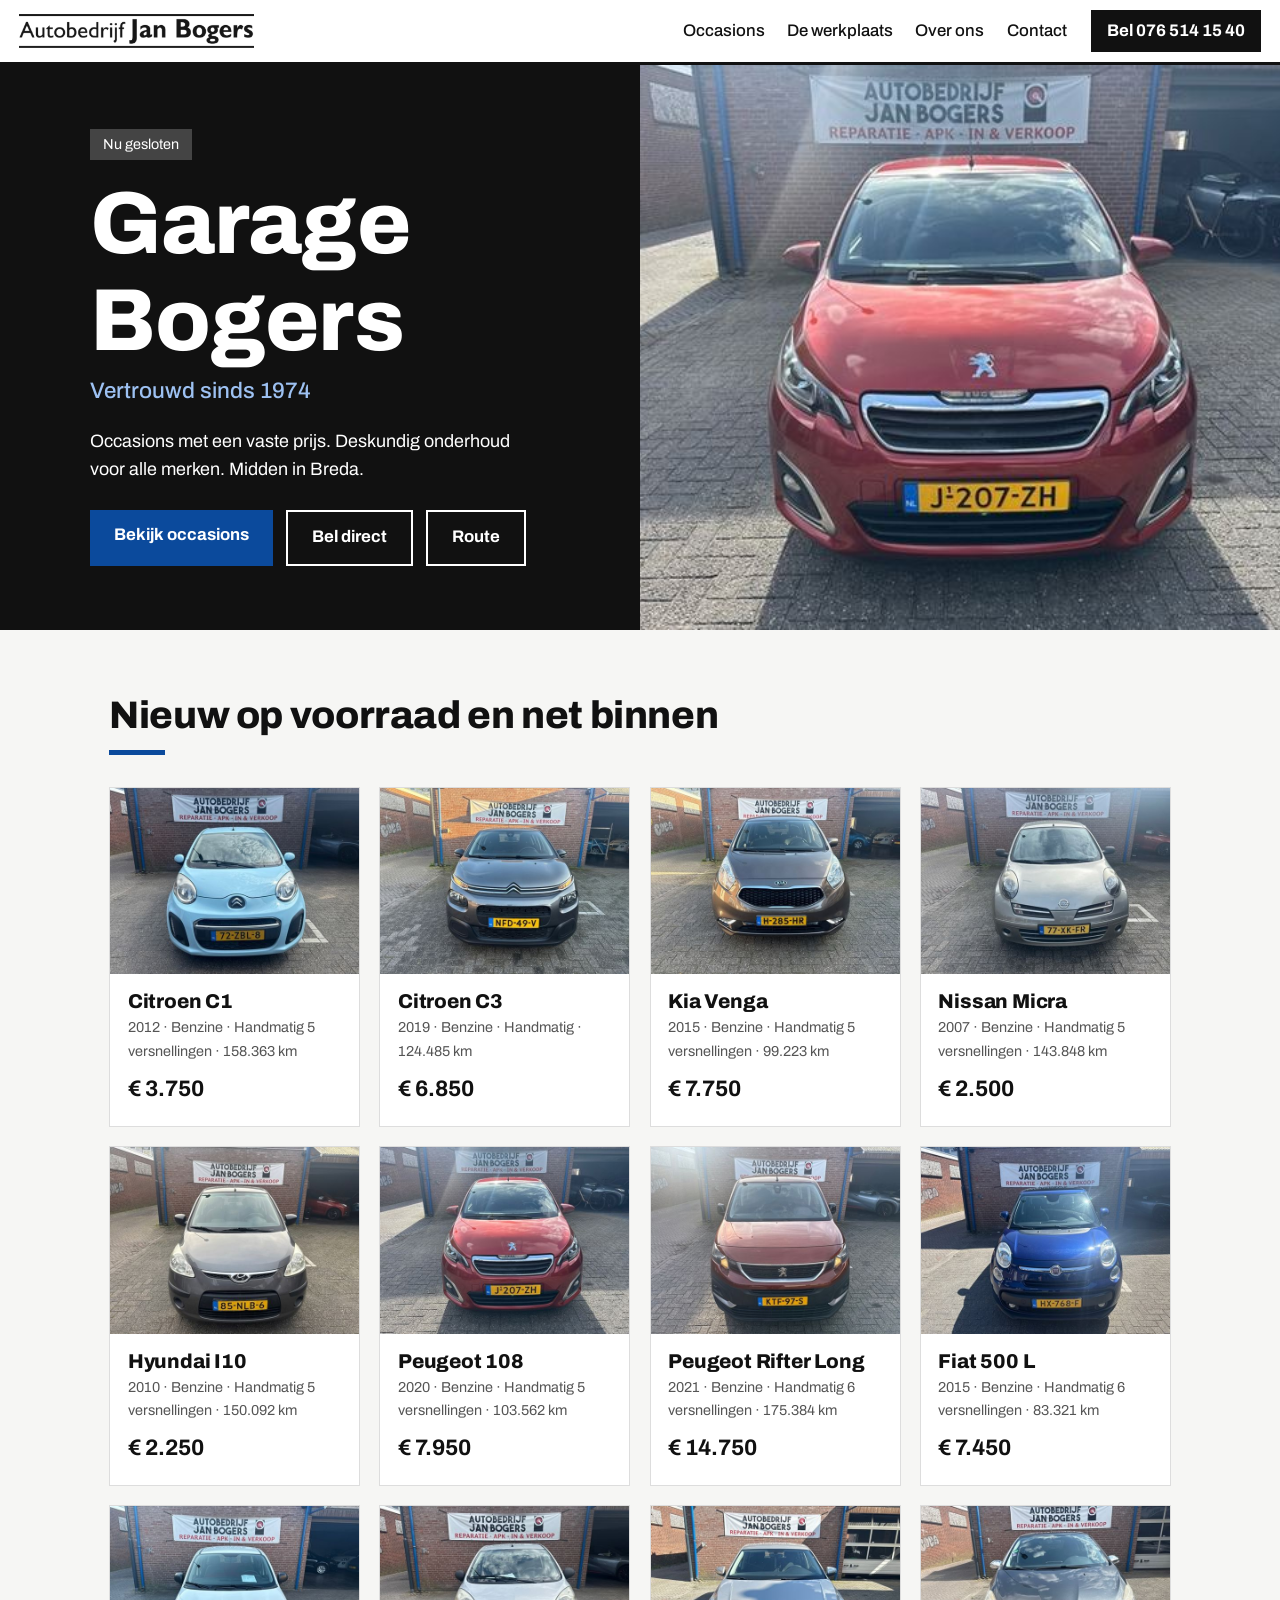
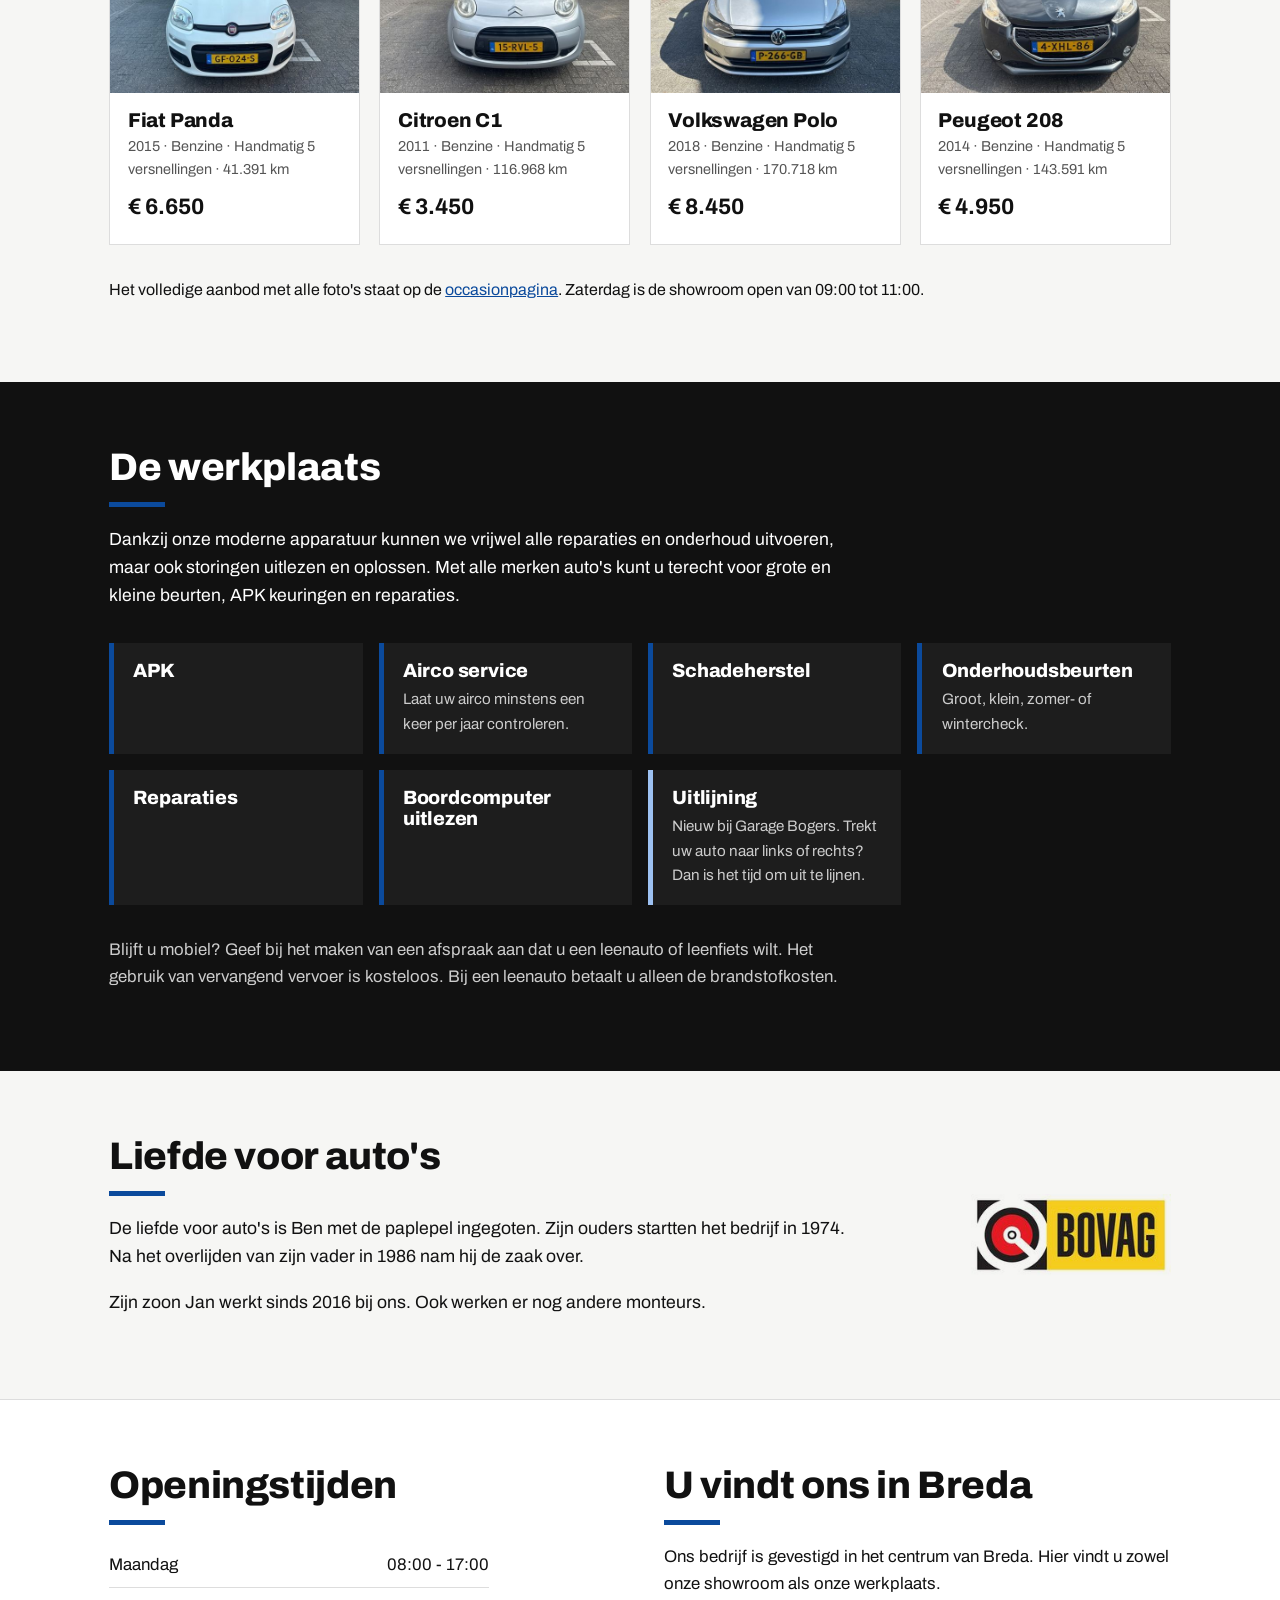
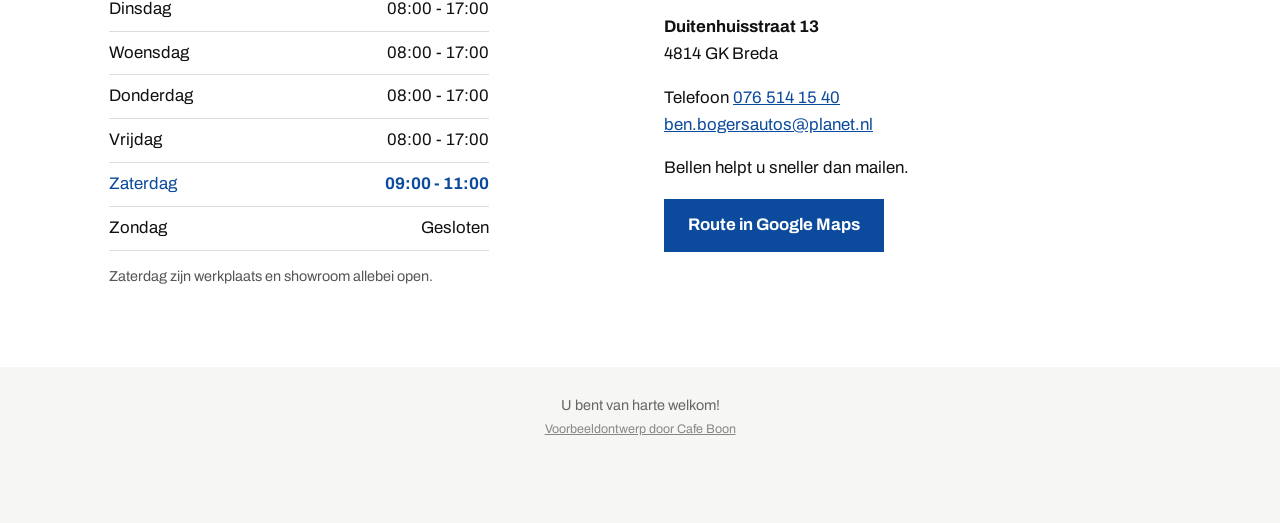
==== index.html @ 7949fc88 "Voorbeeldwebsite" ====
<!doctype html>
<html lang="nl">
<head>
<meta charset="utf-8">
<meta name="viewport" content="width=device-width, initial-scale=1">
<meta name="robots" content="noindex">
<title>Garage Bogers - Occasions, onderhoud en uitlijning in Breda</title>
<meta name="description" content="Garage Bogers aan de Duitenhuisstraat 13 in het centrum van Breda. Vertrouwd sinds 1974. Occasions met een vaste prijs, APK, onderhoud en uitlijning.">
<meta property="og:title" content="Garage Bogers, Breda. Vertrouwd sinds 1974">
<meta property="og:description" content="Occasions met een vaste prijs, deskundig onderhoud en professionele uitlijning.">
<meta property="og:image" content="images/occ/5.jpg">
<link rel="icon" type="image/png" href="images/favicon.png">
<link rel="preconnect" href="https://fonts.googleapis.com">
<link rel="preconnect" href="https://fonts.gstatic.com" crossorigin>
<link href="https://fonts.googleapis.com/css2?family=Archivo:wght@400;500;700;800&display=swap" rel="stylesheet">
<link rel="stylesheet" href="style.css">
</head>
<body>
<header class="top">
  <a class="brand" href="#"><img src="images/logo.png" alt="Autobedrijf Jan Bogers"></a>
  <nav>
    <a href="#occasions">Occasions</a>
    <a href="#werkplaats">De werkplaats</a>
    <a href="#familie">Over ons</a>
    <a href="#contact">Contact</a>
  </nav>
  <a class="call" href="tel:+31765141540">Bel 076 514 15 40</a>
</header>

<section class="hero">
  <div class="hero-in">
    <p class="tag" id="status"></p>
    <h1>Garage Bogers</h1>
    <p class="since">Vertrouwd sinds 1974</p>
    <p class="claim">Occasions met een vaste prijs. Deskundig onderhoud voor alle merken. Midden in Breda.</p>
    <div class="actions">
      <a class="btn" href="#occasions">Bekijk occasions</a>
      <a class="btn ghost" href="tel:+31765141540">Bel direct</a>
      <a class="btn ghost" href="https://www.google.com/maps/dir/?api=1&destination=Duitenhuisstraat+13+4814+GK+Breda">Route</a>
    </div>
  </div>
  <img class="hero-img" src="images/occ/5.jpg" alt="Occasion voor de garage aan de Duitenhuisstraat">
</section>

<section id="occasions" class="wrap">
  <h2>Nieuw op voorraad en net binnen</h2>
  <div class="cars">
    <article><img src="images/occ/0.jpg" alt="Citroen C1 2012" loading="lazy"><div><h3>Citroen C1</h3><p>2012 &middot; Benzine &middot; Handmatig 5 versnellingen &middot; 158.363 km</p><b>&euro; 3.750</b></div></article>
    <article><img src="images/occ/1.jpg" alt="Citroen C3 2019" loading="lazy"><div><h3>Citroen C3</h3><p>2019 &middot; Benzine &middot; Handmatig &middot; 124.485 km</p><b>&euro; 6.850</b></div></article>
    <article><img src="images/occ/2.jpg" alt="Kia Venga 2015" loading="lazy"><div><h3>Kia Venga</h3><p>2015 &middot; Benzine &middot; Handmatig 5 versnellingen &middot; 99.223 km</p><b>&euro; 7.750</b></div></article>
    <article><img src="images/occ/3.jpg" alt="Nissan Micra 2007" loading="lazy"><div><h3>Nissan Micra</h3><p>2007 &middot; Benzine &middot; Handmatig 5 versnellingen &middot; 143.848 km</p><b>&euro; 2.500</b></div></article>
    <article><img src="images/occ/4.jpg" alt="Hyundai I10 2010" loading="lazy"><div><h3>Hyundai I10</h3><p>2010 &middot; Benzine &middot; Handmatig 5 versnellingen &middot; 150.092 km</p><b>&euro; 2.250</b></div></article>
    <article><img src="images/occ/5.jpg" alt="Peugeot 108 2020" loading="lazy"><div><h3>Peugeot 108</h3><p>2020 &middot; Benzine &middot; Handmatig 5 versnellingen &middot; 103.562 km</p><b>&euro; 7.950</b></div></article>
    <article><img src="images/occ/6.jpg" alt="Peugeot Rifter Long 2021" loading="lazy"><div><h3>Peugeot Rifter Long</h3><p>2021 &middot; Benzine &middot; Handmatig 6 versnellingen &middot; 175.384 km</p><b>&euro; 14.750</b></div></article>
    <article><img src="images/occ/7.jpg" alt="Fiat 500 L 2015" loading="lazy"><div><h3>Fiat 500 L</h3><p>2015 &middot; Benzine &middot; Handmatig 6 versnellingen &middot; 83.321 km</p><b>&euro; 7.450</b></div></article>
    <article><img src="images/occ/8.jpg" alt="Fiat Panda 2015" loading="lazy"><div><h3>Fiat Panda</h3><p>2015 &middot; Benzine &middot; Handmatig 5 versnellingen &middot; 41.391 km</p><b>&euro; 6.650</b></div></article>
    <article><img src="images/occ/9.jpg" alt="Citroen C1 2011" loading="lazy"><div><h3>Citroen C1</h3><p>2011 &middot; Benzine &middot; Handmatig 5 versnellingen &middot; 116.968 km</p><b>&euro; 3.450</b></div></article>
    <article><img src="images/occ/10.jpg" alt="Volkswagen Polo 2018" loading="lazy"><div><h3>Volkswagen Polo</h3><p>2018 &middot; Benzine &middot; Handmatig 5 versnellingen &middot; 170.718 km</p><b>&euro; 8.450</b></div></article>
    <article><img src="images/occ/11.jpg" alt="Peugeot 208 2014" loading="lazy"><div><h3>Peugeot 208</h3><p>2014 &middot; Benzine &middot; Handmatig 5 versnellingen &middot; 143.591 km</p><b>&euro; 4.950</b></div></article>
  </div>
  <p class="note">Het volledige aanbod met alle foto's staat op de <a href="https://garagebogers.nl/occasions/">occasionpagina</a>. Zaterdag is de showroom open van 09:00 tot 11:00.</p>
</section>

<section id="werkplaats" class="band">
  <div class="wrap">
    <h2>De werkplaats</h2>
    <p class="lead">Dankzij onze moderne apparatuur kunnen we vrijwel alle reparaties en onderhoud uitvoeren, maar ook storingen uitlezen en oplossen. Met alle merken auto's kunt u terecht voor grote en kleine beurten, APK keuringen en reparaties.</p>
    <div class="cards">
      <article><h3>APK</h3></article>
      <article><h3>Airco service</h3><p>Laat uw airco minstens een keer per jaar controleren.</p></article>
      <article><h3>Schadeherstel</h3></article>
      <article><h3>Onderhoudsbeurten</h3><p>Groot, klein, zomer- of wintercheck.</p></article>
      <article><h3>Reparaties</h3></article>
      <article><h3>Boordcomputer uitlezen</h3></article>
      <article class="new"><h3>Uitlijning</h3><p>Nieuw bij Garage Bogers. Trekt uw auto naar links of rechts? Dan is het tijd om uit te lijnen.</p></article>
    </div>
    <p class="also">Blijft u mobiel? Geef bij het maken van een afspraak aan dat u een leenauto of leenfiets wilt. Het gebruik van vervangend vervoer is kosteloos. Bij een leenauto betaalt u alleen de brandstofkosten.</p>
  </div>
</section>

<section id="familie" class="wrap family">
  <div>
    <h2>Liefde voor auto's</h2>
    <p class="lead">De liefde voor auto's is Ben met de paplepel ingegoten. Zijn ouders startten het bedrijf in 1974. Na het overlijden van zijn vader in 1986 nam hij de zaak over.</p>
    <p class="lead">Zijn zoon Jan werkt sinds 2016 bij ons. Ook werken er nog andere monteurs.</p>
  </div>
  <img class="bovag" src="images/bovag.jpg" alt="BOVAG">
</section>

<section id="contact" class="visit">
  <div class="wrap two">
    <div>
      <h2>Openingstijden</h2>
      <table>
        <tr data-d="1"><th>Maandag</th><td>08:00 - 17:00</td></tr>
        <tr data-d="2"><th>Dinsdag</th><td>08:00 - 17:00</td></tr>
        <tr data-d="3"><th>Woensdag</th><td>08:00 - 17:00</td></tr>
        <tr data-d="4"><th>Donderdag</th><td>08:00 - 17:00</td></tr>
        <tr data-d="5"><th>Vrijdag</th><td>08:00 - 17:00</td></tr>
        <tr data-d="6"><th>Zaterdag</th><td>09:00 - 11:00</td></tr>
        <tr data-d="0"><th>Zondag</th><td>Gesloten</td></tr>
      </table>
      <p class="small">Zaterdag zijn werkplaats en showroom allebei open.</p>
    </div>
    <div>
      <h2>U vindt ons in Breda</h2>
      <p>Ons bedrijf is gevestigd in het centrum van Breda. Hier vindt u zowel onze showroom als onze werkplaats.</p>
      <p><b>Duitenhuisstraat 13</b><br>4814 GK Breda</p>
      <p>Telefoon <a href="tel:+31765141540">076 514 15 40</a><br><a href="mailto:ben.bogersautos@planet.nl">ben.bogersautos@planet.nl</a></p>
      <p>Bellen helpt u sneller dan mailen.</p>
      <p><a class="btn" href="https://www.google.com/maps/dir/?api=1&destination=Duitenhuisstraat+13+4814+GK+Breda">Route in Google Maps</a></p>
    </div>
  </div>
</section>

<footer>
  <p>U bent van harte welkom!</p>
  <p class="credit"><a href="https://cafeboon.com">Voorbeeldontwerp door Cafe Boon</a></p>
</footer>
<a class="fab" href="tel:+31765141540">Bel</a>
<script>
(function(){
  var n=new Date(),d=n.getDay(),m=n.getHours()+n.getMinutes()/60,el=document.getElementById('status');
  var r=document.querySelector('tr[data-d="'+d+'"]');if(r)r.className='today';
  if(d>=1&&d<=5&&m>=8&&m<17){el.textContent='Nu geopend tot 17:00';el.className='tag yes'}
  else if(d==6&&m>=9&&m<11){el.textContent='Nu geopend tot 11:00';el.className='tag yes'}
  else{el.textContent='Nu gesloten'}
})();
</script>
</body>
</html>
---- style.css ----
:root{--ink:#111;--blue:#0b4a9c;--bg:#f6f6f4;--line:#ddd}
*{box-sizing:border-box}
body{margin:0;font-family:"Archivo",sans-serif;color:var(--ink);background:var(--bg);line-height:1.6;font-size:1.05rem}
h1,h2,h3{font-weight:800;line-height:1.1;margin:0 0 .5em;letter-spacing:-.01em}
h2{font-size:clamp(1.7rem,4vw,2.4rem)}
h2:after{content:"";display:block;width:56px;height:5px;background:var(--blue);margin-top:.35em}
a{color:var(--blue)}
.top{display:flex;align-items:center;gap:1.5rem;padding:.6rem 1.2rem;background:#fff;border-bottom:3px solid var(--ink);position:sticky;top:0;z-index:5}
.brand img{height:34px;display:block}
.top nav{margin-left:auto;display:flex;gap:1.4rem}.top nav a{color:var(--ink);text-decoration:none;font-weight:500}
.call{background:var(--ink);color:#fff;text-decoration:none;padding:.5rem 1rem;font-weight:700;white-space:nowrap}
.hero{display:grid;grid-template-columns:1fr 1fr;background:var(--ink);color:#fff;min-height:480px}
.hero-in{padding:4rem 2rem 4rem max(1.2rem,calc((100vw - 1100px)/2));align-self:center}
.hero h1{font-size:clamp(3rem,8vw,5.5rem);margin:0}
.since{font-size:1.4rem;font-weight:500;color:#9dc1f2;margin:.2rem 0 1rem}
.claim{max-width:440px;font-size:1.12rem}
.hero-img{width:100%;height:100%;object-fit:cover;display:block}
.tag{display:inline-block;background:#444;padding:.25rem .8rem;font-size:.9rem;margin:0 0 1rem}.tag.yes{background:#2e7d32}
.actions{display:flex;gap:.8rem;flex-wrap:wrap;margin-top:1.6rem}
.btn{display:inline-block;background:var(--blue);color:#fff;padding:.8rem 1.5rem;text-decoration:none;font-weight:700}
.btn.ghost{background:transparent;border:2px solid #fff}
.wrap{max-width:1100px;margin:0 auto;padding:4rem 1.2rem}
.lead{max-width:740px;font-size:1.1rem}
.cars{display:grid;grid-template-columns:repeat(auto-fill,minmax(250px,1fr));gap:1.2rem;margin:2rem 0}
.cars article{background:#fff;border:1px solid var(--line)}
.cars img{width:100%;aspect-ratio:4/3;object-fit:cover;display:block}
.cars div{padding:1rem 1.1rem 1.2rem}
.cars h3{font-size:1.25rem;margin:0 0 .2em}.cars p{margin:0;font-size:.9rem;color:#555}
.cars b{display:block;margin-top:.5rem;font-size:1.4rem}
.note{font-size:1rem}
.band{background:var(--ink);color:#fff}.band a{color:#9dc1f2}
.cards{display:grid;grid-template-columns:repeat(auto-fill,minmax(230px,1fr));gap:1rem;margin:2rem 0}
.cards article{background:#1d1d1d;border-left:5px solid var(--blue);padding:1.1rem 1.2rem}
.cards article.new{border-left-color:#9dc1f2}
.cards h3{font-size:1.2rem;margin:0}.cards p{margin:.4em 0 0;font-size:.95rem;color:#ccc}
.also{color:#ccc;max-width:740px}
.family{display:grid;grid-template-columns:1fr 200px;gap:3rem;align-items:center}
.bovag{width:100%;mix-blend-mode:multiply}
.visit{background:#fff;border-top:1px solid var(--line)}
.two{display:grid;grid-template-columns:1fr 1fr;gap:3rem}
table{border-collapse:collapse;width:100%;max-width:380px}
th{text-align:left;font-weight:400}td{text-align:right}
th,td{padding:.5rem 0;border-bottom:1px solid var(--line)}
tr.today{font-weight:700;color:var(--blue)}
.small{font-size:.9rem;color:#555}
footer{text-align:center;padding:1.5rem 1rem 5rem;font-size:.9rem;color:#666}
footer p{margin:.2rem}.credit{font-size:.78rem}.credit a{color:#888}
.fab{display:none}
@media(max-width:760px){
.top nav,.call{display:none}
.hero{grid-template-columns:1fr;min-height:0}.hero-in{padding:2.5rem 1.2rem}.hero-img{height:260px;order:-1}
.two,.family{grid-template-columns:1fr;gap:2rem}.bovag{max-width:160px}
.fab{display:block;position:fixed;right:1rem;bottom:1rem;background:var(--blue);color:#fff;text-decoration:none;font-weight:700;padding:.9rem 1.5rem;border-radius:999px;box-shadow:0 4px 12px rgba(0,0,0,.3);z-index:9}}
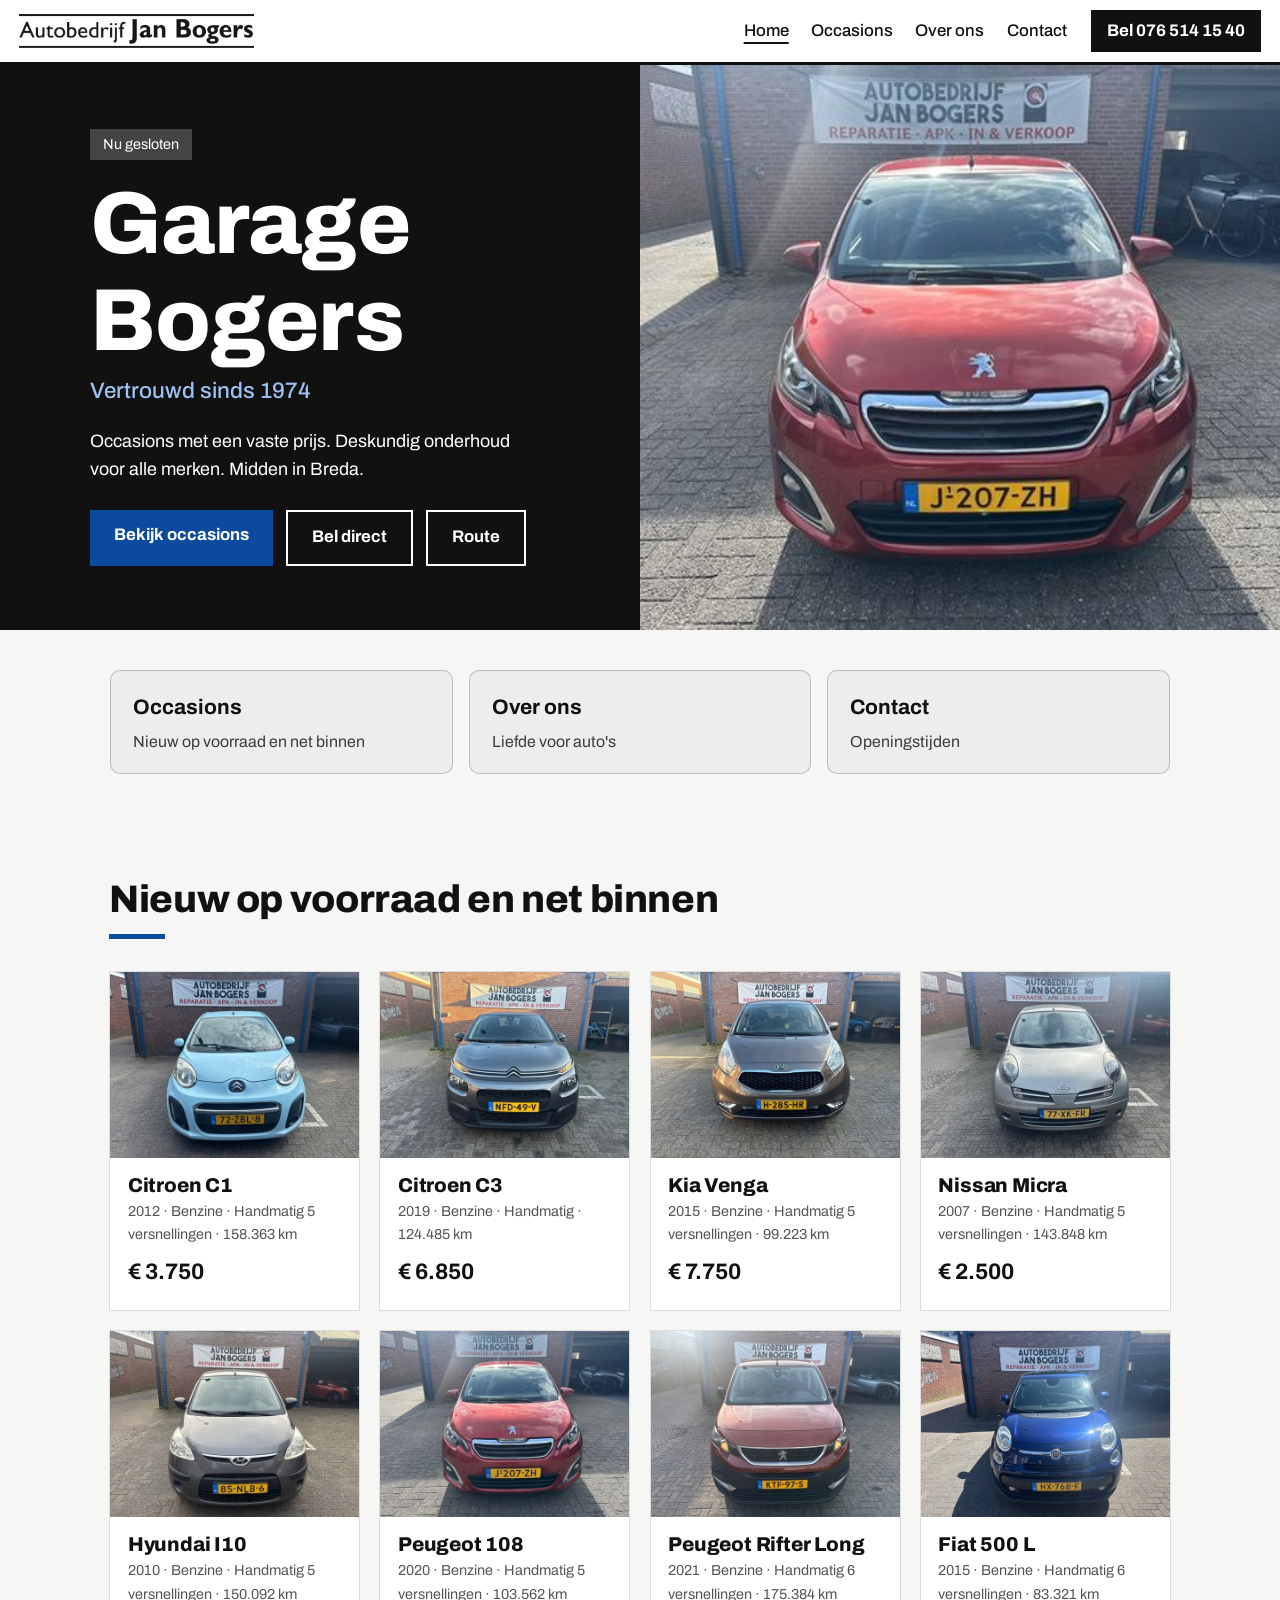
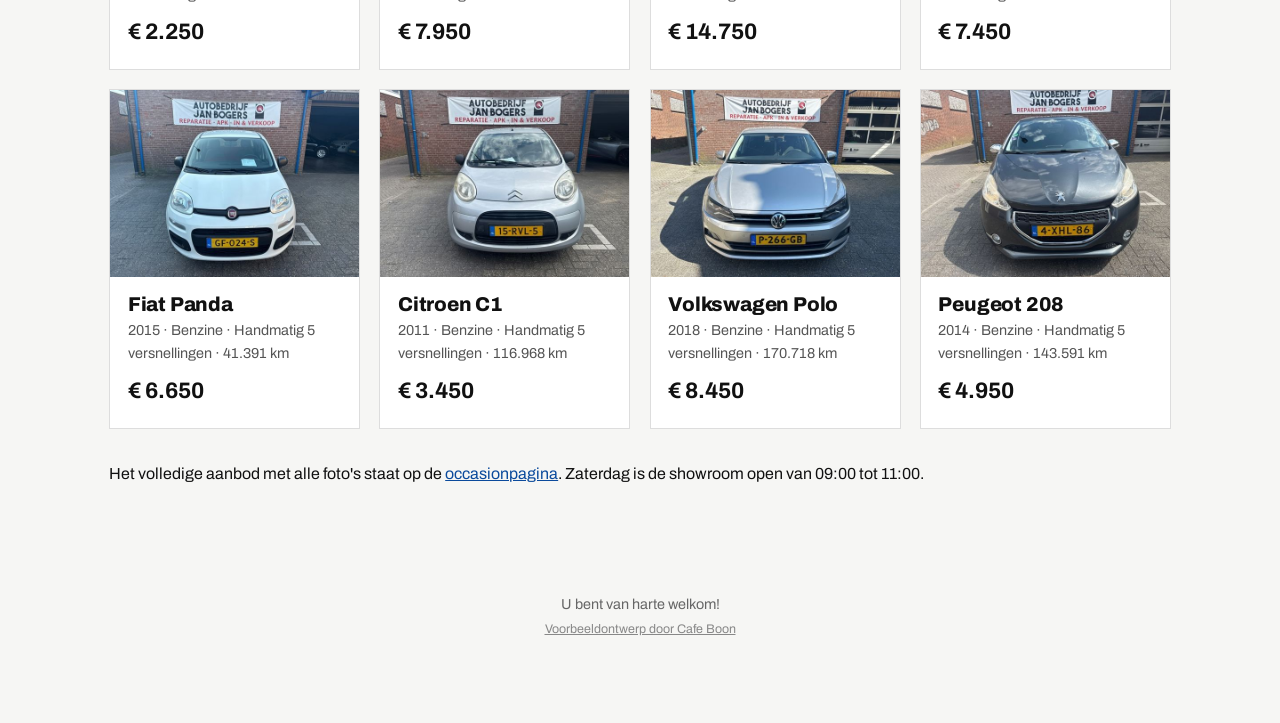
==== commit 34ecfc92: "Website opgedeeld in meerdere pagina's" ====
--- a/index.html
+++ b/index.html
@@ -17,115 +17,54 @@
 </head>
 <body>
 <header class="top">
-  <a class="brand" href="#"><img src="images/logo.png" alt="Autobedrijf Jan Bogers"></a>
-  <nav>
-    <a href="#occasions">Occasions</a>
-    <a href="#werkplaats">De werkplaats</a>
-    <a href="#familie">Over ons</a>
-    <a href="#contact">Contact</a>
-  </nav>
-  <a class="call" href="tel:+31765141540">Bel 076 514 15 40</a>
+<a class="brand" href="index.html"><img alt="Autobedrijf Jan Bogers" src="images/logo.png"/></a>
+<nav><a aria-current="page" href="index.html">Home</a><a href="aanbod.html">Occasions</a><a href="over.html">Over ons</a><a href="contact.html">Contact</a></nav>
+<a class="call" href="tel:+31765141540">Bel 076 514 15 40</a>
 </header>
-
+<div aria-label="Pagina's" class="sn-bar" role="navigation"><a aria-current="page" class="sn-link" href="index.html">Home</a><a class="sn-link" href="aanbod.html">Occasions</a><a class="sn-link" href="over.html">Over ons</a><a class="sn-link" href="contact.html">Contact</a></div>
 <section class="hero">
-  <div class="hero-in">
-    <p class="tag" id="status"></p>
-    <h1>Garage Bogers</h1>
-    <p class="since">Vertrouwd sinds 1974</p>
-    <p class="claim">Occasions met een vaste prijs. Deskundig onderhoud voor alle merken. Midden in Breda.</p>
-    <div class="actions">
-      <a class="btn" href="#occasions">Bekijk occasions</a>
-      <a class="btn ghost" href="tel:+31765141540">Bel direct</a>
-      <a class="btn ghost" href="https://www.google.com/maps/dir/?api=1&destination=Duitenhuisstraat+13+4814+GK+Breda">Route</a>
-    </div>
-  </div>
-  <img class="hero-img" src="images/occ/5.jpg" alt="Occasion voor de garage aan de Duitenhuisstraat">
+<div class="hero-in">
+<p class="tag" id="status"></p>
+<h1>Garage Bogers</h1>
+<p class="since">Vertrouwd sinds 1974</p>
+<p class="claim">Occasions met een vaste prijs. Deskundig onderhoud voor alle merken. Midden in Breda.</p>
+<div class="actions">
+<a class="btn" href="aanbod.html">Bekijk occasions</a>
+<a class="btn ghost" href="tel:+31765141540">Bel direct</a>
+<a class="btn ghost" href="https://www.google.com/maps/dir/?api=1&amp;destination=Duitenhuisstraat+13+4814+GK+Breda">Route</a>
+</div>
+</div>
+<img alt="Occasion voor de garage aan de Duitenhuisstraat" class="hero-img" src="images/occ/5.jpg"/>
 </section>
-
-<section id="occasions" class="wrap">
-  <h2>Nieuw op voorraad en net binnen</h2>
-  <div class="cars">
-    <article><img src="images/occ/0.jpg" alt="Citroen C1 2012" loading="lazy"><div><h3>Citroen C1</h3><p>2012 &middot; Benzine &middot; Handmatig 5 versnellingen &middot; 158.363 km</p><b>&euro; 3.750</b></div></article>
-    <article><img src="images/occ/1.jpg" alt="Citroen C3 2019" loading="lazy"><div><h3>Citroen C3</h3><p>2019 &middot; Benzine &middot; Handmatig &middot; 124.485 km</p><b>&euro; 6.850</b></div></article>
-    <article><img src="images/occ/2.jpg" alt="Kia Venga 2015" loading="lazy"><div><h3>Kia Venga</h3><p>2015 &middot; Benzine &middot; Handmatig 5 versnellingen &middot; 99.223 km</p><b>&euro; 7.750</b></div></article>
-    <article><img src="images/occ/3.jpg" alt="Nissan Micra 2007" loading="lazy"><div><h3>Nissan Micra</h3><p>2007 &middot; Benzine &middot; Handmatig 5 versnellingen &middot; 143.848 km</p><b>&euro; 2.500</b></div></article>
-    <article><img src="images/occ/4.jpg" alt="Hyundai I10 2010" loading="lazy"><div><h3>Hyundai I10</h3><p>2010 &middot; Benzine &middot; Handmatig 5 versnellingen &middot; 150.092 km</p><b>&euro; 2.250</b></div></article>
-    <article><img src="images/occ/5.jpg" alt="Peugeot 108 2020" loading="lazy"><div><h3>Peugeot 108</h3><p>2020 &middot; Benzine &middot; Handmatig 5 versnellingen &middot; 103.562 km</p><b>&euro; 7.950</b></div></article>
-    <article><img src="images/occ/6.jpg" alt="Peugeot Rifter Long 2021" loading="lazy"><div><h3>Peugeot Rifter Long</h3><p>2021 &middot; Benzine &middot; Handmatig 6 versnellingen &middot; 175.384 km</p><b>&euro; 14.750</b></div></article>
-    <article><img src="images/occ/7.jpg" alt="Fiat 500 L 2015" loading="lazy"><div><h3>Fiat 500 L</h3><p>2015 &middot; Benzine &middot; Handmatig 6 versnellingen &middot; 83.321 km</p><b>&euro; 7.450</b></div></article>
-    <article><img src="images/occ/8.jpg" alt="Fiat Panda 2015" loading="lazy"><div><h3>Fiat Panda</h3><p>2015 &middot; Benzine &middot; Handmatig 5 versnellingen &middot; 41.391 km</p><b>&euro; 6.650</b></div></article>
-    <article><img src="images/occ/9.jpg" alt="Citroen C1 2011" loading="lazy"><div><h3>Citroen C1</h3><p>2011 &middot; Benzine &middot; Handmatig 5 versnellingen &middot; 116.968 km</p><b>&euro; 3.450</b></div></article>
-    <article><img src="images/occ/10.jpg" alt="Volkswagen Polo 2018" loading="lazy"><div><h3>Volkswagen Polo</h3><p>2018 &middot; Benzine &middot; Handmatig 5 versnellingen &middot; 170.718 km</p><b>&euro; 8.450</b></div></article>
-    <article><img src="images/occ/11.jpg" alt="Peugeot 208 2014" loading="lazy"><div><h3>Peugeot 208</h3><p>2014 &middot; Benzine &middot; Handmatig 5 versnellingen &middot; 143.591 km</p><b>&euro; 4.950</b></div></article>
-  </div>
-  <p class="note">Het volledige aanbod met alle foto's staat op de <a href="https://garagebogers.nl/occasions/">occasionpagina</a>. Zaterdag is de showroom open van 09:00 tot 11:00.</p>
+<div class="sn-cards"><a class="sn-card" href="aanbod.html"><strong>Occasions</strong><span>Nieuw op voorraad en net binnen</span></a><a class="sn-card" href="over.html"><strong>Over ons</strong><span>Liefde voor auto's</span></a><a class="sn-card" href="contact.html"><strong>Contact</strong><span>Openingstijden</span></a></div>
+<section class="wrap">
+<h2>Nieuw op voorraad en net binnen</h2>
+<div class="cars">
+<article><img alt="Citroen C1 2012" loading="lazy" src="images/occ/0.jpg"/><div><h3>Citroen C1</h3><p>2012 · Benzine · Handmatig 5 versnellingen · 158.363 km</p><b>€ 3.750</b></div></article>
+<article><img alt="Citroen C3 2019" loading="lazy" src="images/occ/1.jpg"/><div><h3>Citroen C3</h3><p>2019 · Benzine · Handmatig · 124.485 km</p><b>€ 6.850</b></div></article>
+<article><img alt="Kia Venga 2015" loading="lazy" src="images/occ/2.jpg"/><div><h3>Kia Venga</h3><p>2015 · Benzine · Handmatig 5 versnellingen · 99.223 km</p><b>€ 7.750</b></div></article>
+<article><img alt="Nissan Micra 2007" loading="lazy" src="images/occ/3.jpg"/><div><h3>Nissan Micra</h3><p>2007 · Benzine · Handmatig 5 versnellingen · 143.848 km</p><b>€ 2.500</b></div></article>
+<article><img alt="Hyundai I10 2010" loading="lazy" src="images/occ/4.jpg"/><div><h3>Hyundai I10</h3><p>2010 · Benzine · Handmatig 5 versnellingen · 150.092 km</p><b>€ 2.250</b></div></article>
+<article><img alt="Peugeot 108 2020" loading="lazy" src="images/occ/5.jpg"/><div><h3>Peugeot 108</h3><p>2020 · Benzine · Handmatig 5 versnellingen · 103.562 km</p><b>€ 7.950</b></div></article>
+<article><img alt="Peugeot Rifter Long 2021" loading="lazy" src="images/occ/6.jpg"/><div><h3>Peugeot Rifter Long</h3><p>2021 · Benzine · Handmatig 6 versnellingen · 175.384 km</p><b>€ 14.750</b></div></article>
+<article><img alt="Fiat 500 L 2015" loading="lazy" src="images/occ/7.jpg"/><div><h3>Fiat 500 L</h3><p>2015 · Benzine · Handmatig 6 versnellingen · 83.321 km</p><b>€ 7.450</b></div></article>
+<article><img alt="Fiat Panda 2015" loading="lazy" src="images/occ/8.jpg"/><div><h3>Fiat Panda</h3><p>2015 · Benzine · Handmatig 5 versnellingen · 41.391 km</p><b>€ 6.650</b></div></article>
+<article><img alt="Citroen C1 2011" loading="lazy" src="images/occ/9.jpg"/><div><h3>Citroen C1</h3><p>2011 · Benzine · Handmatig 5 versnellingen · 116.968 km</p><b>€ 3.450</b></div></article>
+<article><img alt="Volkswagen Polo 2018" loading="lazy" src="images/occ/10.jpg"/><div><h3>Volkswagen Polo</h3><p>2018 · Benzine · Handmatig 5 versnellingen · 170.718 km</p><b>€ 8.450</b></div></article>
+<article><img alt="Peugeot 208 2014" loading="lazy" src="images/occ/11.jpg"/><div><h3>Peugeot 208</h3><p>2014 · Benzine · Handmatig 5 versnellingen · 143.591 km</p><b>€ 4.950</b></div></article>
+</div>
+<p class="note">Het volledige aanbod met alle foto's staat op de <a href="https://garagebogers.nl/occasions/">occasionpagina</a>. Zaterdag is de showroom open van 09:00 tot 11:00.</p>
 </section>
-
-<section id="werkplaats" class="band">
-  <div class="wrap">
-    <h2>De werkplaats</h2>
-    <p class="lead">Dankzij onze moderne apparatuur kunnen we vrijwel alle reparaties en onderhoud uitvoeren, maar ook storingen uitlezen en oplossen. Met alle merken auto's kunt u terecht voor grote en kleine beurten, APK keuringen en reparaties.</p>
-    <div class="cards">
-      <article><h3>APK</h3></article>
-      <article><h3>Airco service</h3><p>Laat uw airco minstens een keer per jaar controleren.</p></article>
-      <article><h3>Schadeherstel</h3></article>
-      <article><h3>Onderhoudsbeurten</h3><p>Groot, klein, zomer- of wintercheck.</p></article>
-      <article><h3>Reparaties</h3></article>
-      <article><h3>Boordcomputer uitlezen</h3></article>
-      <article class="new"><h3>Uitlijning</h3><p>Nieuw bij Garage Bogers. Trekt uw auto naar links of rechts? Dan is het tijd om uit te lijnen.</p></article>
-    </div>
-    <p class="also">Blijft u mobiel? Geef bij het maken van een afspraak aan dat u een leenauto of leenfiets wilt. Het gebruik van vervangend vervoer is kosteloos. Bij een leenauto betaalt u alleen de brandstofkosten.</p>
-  </div>
-</section>
-
-<section id="familie" class="wrap family">
-  <div>
-    <h2>Liefde voor auto's</h2>
-    <p class="lead">De liefde voor auto's is Ben met de paplepel ingegoten. Zijn ouders startten het bedrijf in 1974. Na het overlijden van zijn vader in 1986 nam hij de zaak over.</p>
-    <p class="lead">Zijn zoon Jan werkt sinds 2016 bij ons. Ook werken er nog andere monteurs.</p>
-  </div>
-  <img class="bovag" src="images/bovag.jpg" alt="BOVAG">
-</section>
-
-<section id="contact" class="visit">
-  <div class="wrap two">
-    <div>
-      <h2>Openingstijden</h2>
-      <table>
-        <tr data-d="1"><th>Maandag</th><td>08:00 - 17:00</td></tr>
-        <tr data-d="2"><th>Dinsdag</th><td>08:00 - 17:00</td></tr>
-        <tr data-d="3"><th>Woensdag</th><td>08:00 - 17:00</td></tr>
-        <tr data-d="4"><th>Donderdag</th><td>08:00 - 17:00</td></tr>
-        <tr data-d="5"><th>Vrijdag</th><td>08:00 - 17:00</td></tr>
-        <tr data-d="6"><th>Zaterdag</th><td>09:00 - 11:00</td></tr>
-        <tr data-d="0"><th>Zondag</th><td>Gesloten</td></tr>
-      </table>
-      <p class="small">Zaterdag zijn werkplaats en showroom allebei open.</p>
-    </div>
-    <div>
-      <h2>U vindt ons in Breda</h2>
-      <p>Ons bedrijf is gevestigd in het centrum van Breda. Hier vindt u zowel onze showroom als onze werkplaats.</p>
-      <p><b>Duitenhuisstraat 13</b><br>4814 GK Breda</p>
-      <p>Telefoon <a href="tel:+31765141540">076 514 15 40</a><br><a href="mailto:ben.bogersautos@planet.nl">ben.bogersautos@planet.nl</a></p>
-      <p>Bellen helpt u sneller dan mailen.</p>
-      <p><a class="btn" href="https://www.google.com/maps/dir/?api=1&destination=Duitenhuisstraat+13+4814+GK+Breda">Route in Google Maps</a></p>
-    </div>
-  </div>
-</section>
-
 <footer>
-  <p>U bent van harte welkom!</p>
-  <p class="credit"><a href="https://cafeboon.com">Voorbeeldontwerp door Cafe Boon</a></p>
+<p>U bent van harte welkom!</p>
+<p class="credit"><a href="https://cafeboon.com">Voorbeeldontwerp door Cafe Boon</a></p>
 </footer>
 <a class="fab" href="tel:+31765141540">Bel</a>
-<script>
-(function(){
+<script>try{(function(){
   var n=new Date(),d=n.getDay(),m=n.getHours()+n.getMinutes()/60,el=document.getElementById('status');
   var r=document.querySelector('tr[data-d="'+d+'"]');if(r)r.className='today';
   if(d>=1&&d<=5&&m>=8&&m<17){el.textContent='Nu geopend tot 17:00';el.className='tag yes'}
   else if(d==6&&m>=9&&m<11){el.textContent='Nu geopend tot 11:00';el.className='tag yes'}
   else{el.textContent='Nu gesloten'}
-})();
-</script>
-</body>
-</html>
+})();}catch(e){}</script>
+</body></html>
--- a/style.css
+++ b/style.css
@@ -51,3 +51,17 @@
 .hero{grid-template-columns:1fr;min-height:0}.hero-in{padding:2.5rem 1.2rem}.hero-img{height:260px;order:-1}
 .two,.family{grid-template-columns:1fr;gap:2rem}.bovag{max-width:160px}
 .fab{display:block;position:fixed;right:1rem;bottom:1rem;background:var(--blue);color:#fff;text-decoration:none;font-weight:700;padding:.9rem 1.5rem;border-radius:999px;box-shadow:0 4px 12px rgba(0,0,0,.3);z-index:9}}
+/* sitenav:start */
+.sn-bar{display:none;gap:6px;overflow-x:auto;white-space:nowrap;-webkit-overflow-scrolling:touch;padding:8px 12px;background:inherit;color:inherit;font:inherit;line-height:1.2;border-bottom:1px solid rgba(128,128,128,.35);box-sizing:border-box;max-width:100%}
+.sn-bar a.sn-link{flex:0 0 auto;padding:9px 15px;border-radius:999px;color:inherit;text-decoration:none;font-size:15px;font-weight:600;letter-spacing:0;text-transform:none;margin:0}
+.sn-bar a.sn-link[aria-current="page"]{background:rgba(128,128,128,.2);box-shadow:inset 0 -2px 0 currentColor}
+@media(max-width:760px){.sn-bar{display:flex}}
+nav a[aria-current="page"]:not(.cta):not(.btn):not(.call){text-decoration:underline;text-underline-offset:6px;text-decoration-thickness:2px}
+.sn-head{max-width:1100px;margin:0 auto;padding:40px 20px 0;box-sizing:border-box}
+.sn-head h1{margin:0;color:inherit;font-size:clamp(30px,5vw,46px);line-height:1.1}
+.sn-cards{max-width:1100px;margin:0 auto;padding:40px 20px;display:grid;grid-template-columns:repeat(auto-fit,minmax(230px,1fr));gap:16px;box-sizing:border-box}
+.sn-card{display:block;padding:20px 22px;border:1px solid rgba(128,128,128,.45);border-radius:10px;background:rgba(128,128,128,.07);color:inherit;text-decoration:none;min-width:0}
+.sn-card strong{display:block;font-size:1.25em;margin:0 0 6px;color:inherit}
+.sn-card span{display:block;opacity:.8;font-size:.95em;line-height:1.4}
+.sn-card:hover,.sn-card:focus-visible{border-color:currentColor}
+/* sitenav:end */
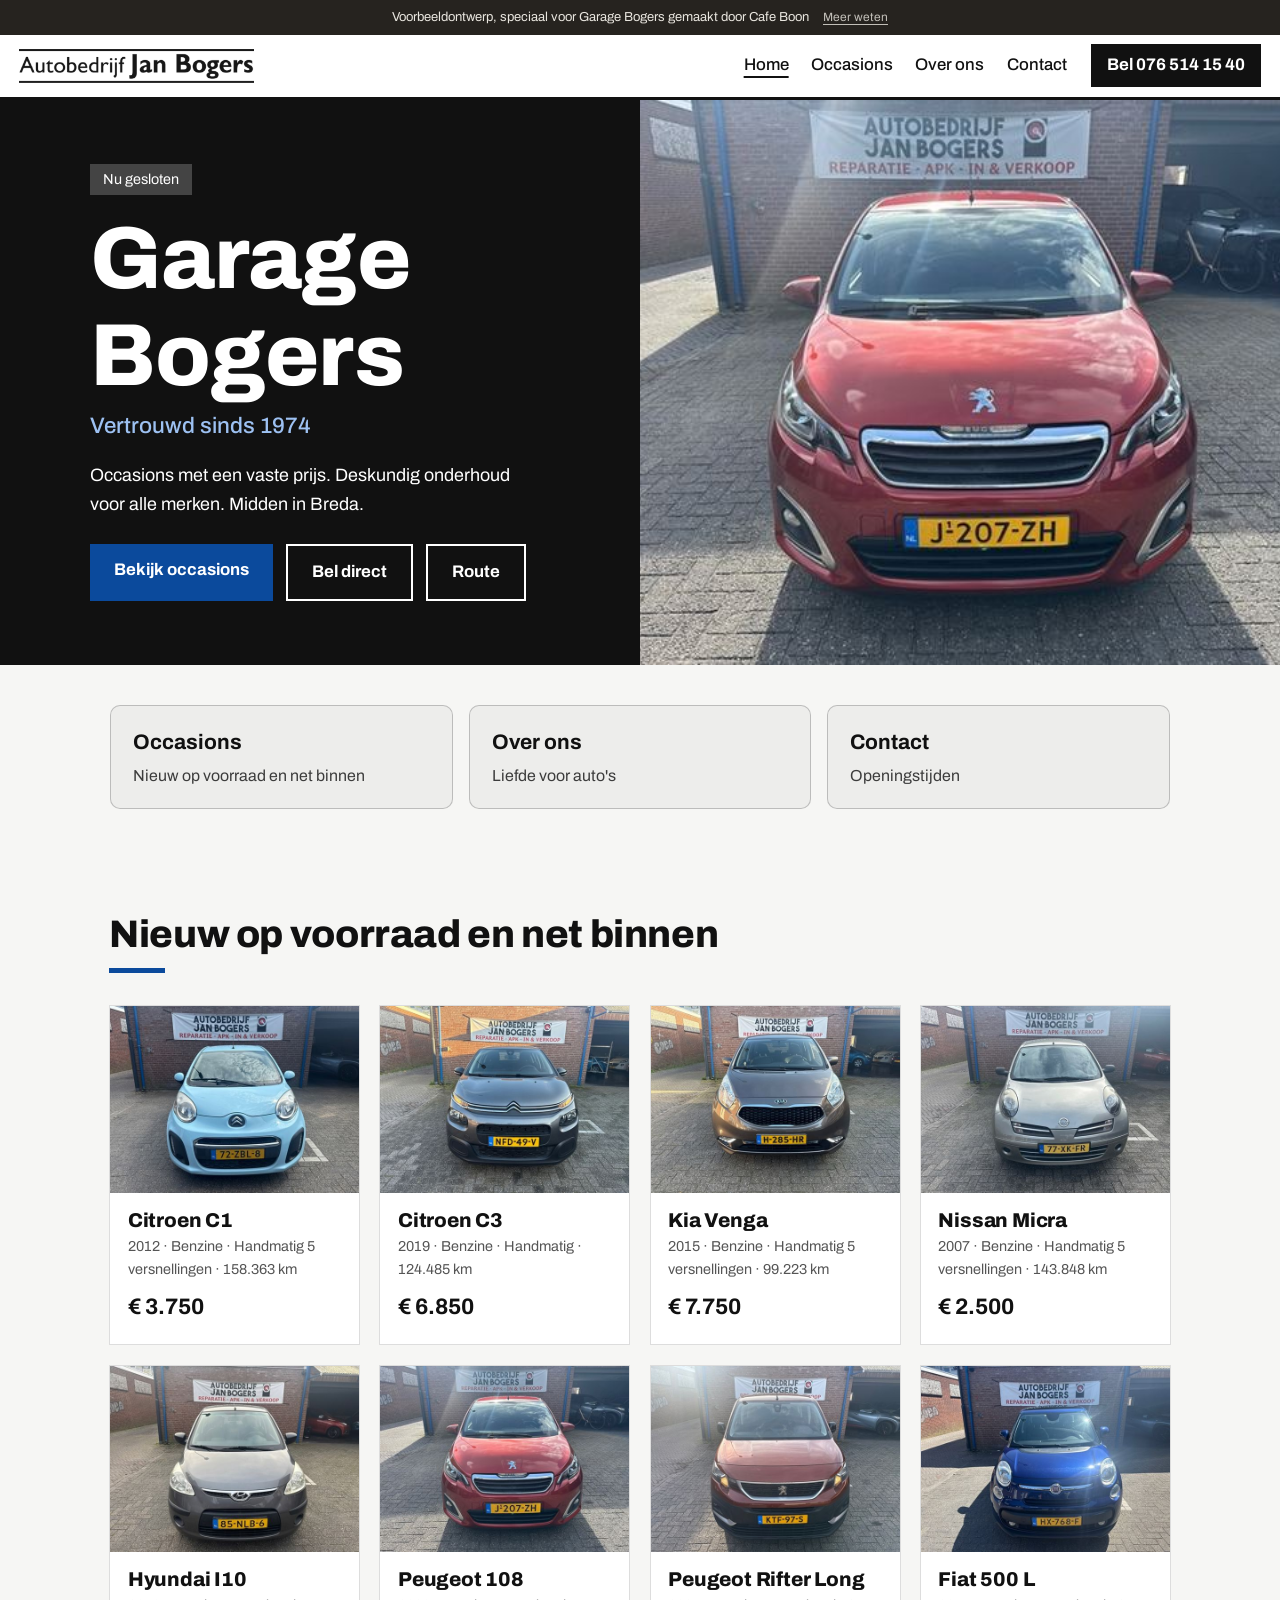
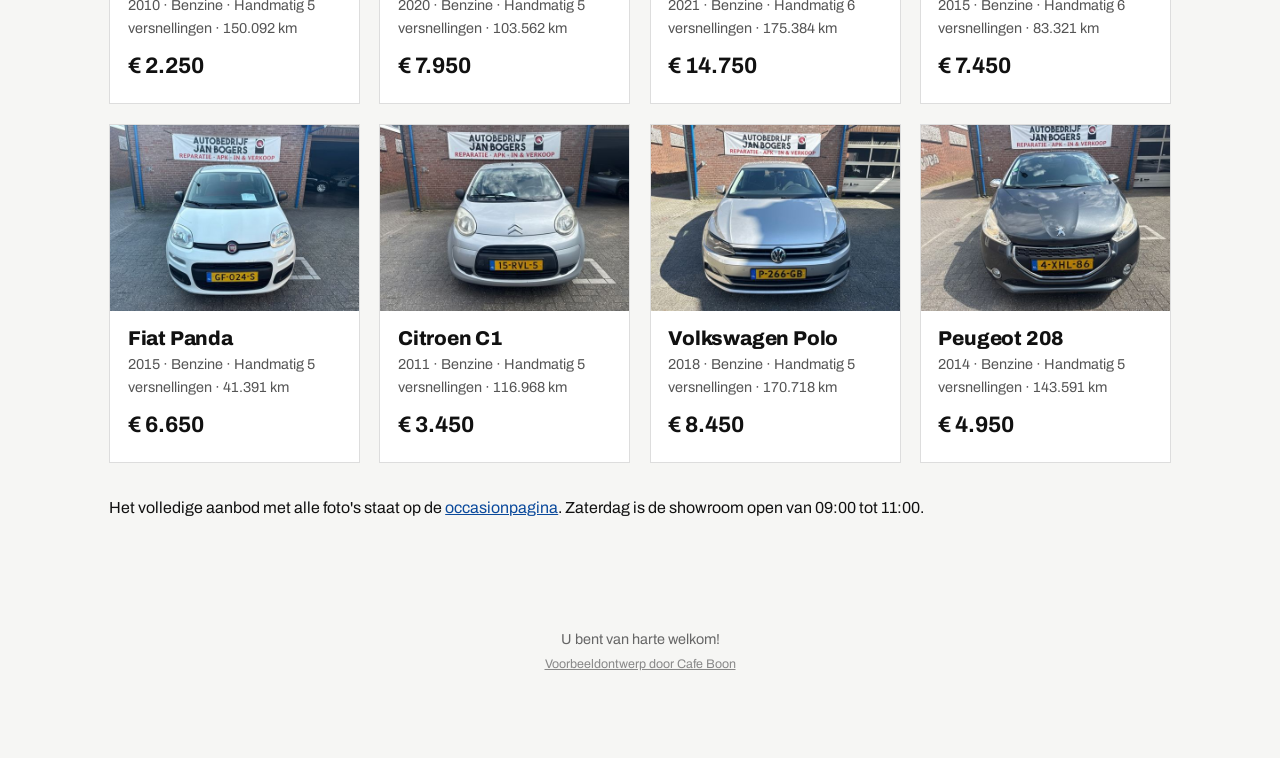
==== commit e364917e: "Werkende formulieren voor afspraken en aanvragen" ====
--- a/index.html
+++ b/index.html
@@ -16,6 +16,7 @@
 <link rel="stylesheet" href="style.css">
 </head>
 <body>
+<div class="vb-banner" role="note"><span>Voorbeeldontwerp, speciaal voor Garage Bogers gemaakt door Cafe Boon</span><a href="https://cafeboon.com">Meer weten</a></div>
 <header class="top">
 <a class="brand" href="index.html"><img alt="Autobedrijf Jan Bogers" src="images/logo.png"/></a>
 <nav><a aria-current="page" href="index.html">Home</a><a href="aanbod.html">Occasions</a><a href="over.html">Over ons</a><a href="contact.html">Contact</a></nav>
@@ -53,7 +54,7 @@
 <article><img alt="Volkswagen Polo 2018" loading="lazy" src="images/occ/10.jpg"/><div><h3>Volkswagen Polo</h3><p>2018 · Benzine · Handmatig 5 versnellingen · 170.718 km</p><b>€ 8.450</b></div></article>
 <article><img alt="Peugeot 208 2014" loading="lazy" src="images/occ/11.jpg"/><div><h3>Peugeot 208</h3><p>2014 · Benzine · Handmatig 5 versnellingen · 143.591 km</p><b>€ 4.950</b></div></article>
 </div>
-<p class="note">Het volledige aanbod met alle foto's staat op de <a href="https://garagebogers.nl/occasions/">occasionpagina</a>. Zaterdag is de showroom open van 09:00 tot 11:00.</p>
+<p class="note">Het volledige aanbod met alle foto's staat op de <a href="binnenkort.html">occasionpagina</a>. Zaterdag is de showroom open van 09:00 tot 11:00.</p>
 </section>
 <footer>
 <p>U bent van harte welkom!</p>
--- a/style.css
+++ b/style.css
@@ -65,3 +65,31 @@
 .sn-card span{display:block;opacity:.8;font-size:.95em;line-height:1.4}
 .sn-card:hover,.sn-card:focus-visible{border-color:currentColor}
 /* sitenav:end */
+/* voorbeeld-formulier:start */
+@layer sn{.sn-form button.btn{border:0;font:inherit;cursor:pointer;line-height:1.2}}
+.sn-formsec{padding:36px 0 72px}
+.sn-formwrap{max-width:1100px;margin:0 auto;padding:0 20px;box-sizing:border-box}
+.sn-formwrap>h2{margin:0 0 12px}
+.sn-formwrap>.sn-lead,.sn-formwrap>.sn-form,.sn-formwrap>.sn-done{max-width:720px}
+.sn-formwrap .sn-lead{margin:0 0 24px;opacity:.85}
+.sn-form{display:grid;grid-template-columns:1fr 1fr;gap:16px}
+.sn-field{display:flex;flex-direction:column;gap:6px;min-width:0;text-align:left}
+.sn-field.full{grid-column:1/-1}
+.sn-field label{font-size:14px;font-weight:600}
+.sn-field input,.sn-field select,.sn-field textarea{font:inherit;font-size:16px;line-height:1.4;color:inherit;background:rgba(128,128,128,.12);border:1px solid rgba(128,128,128,.55);border-radius:8px;padding:11px 12px;width:100%;box-sizing:border-box;min-width:0;max-width:100%;-webkit-appearance:none;appearance:none}
+.sn-field select{background-image:linear-gradient(45deg,transparent 50%,currentColor 50%),linear-gradient(135deg,currentColor 50%,transparent 50%);background-position:calc(100% - 20px) 50%,calc(100% - 15px) 50%;background-size:5px 5px;background-repeat:no-repeat;padding-right:38px}
+.sn-field select option{color:#111;background:#fff}
+.sn-field textarea{resize:vertical}
+.sn-field input:focus,.sn-field select:focus,.sn-field textarea:focus{outline:2px solid currentColor;outline-offset:1px}
+.sn-done{padding:28px;border:1px solid rgba(128,128,128,.55);border-radius:12px;background:rgba(128,128,128,.1)}
+.sn-done h2{margin:0 0 10px}
+.sn-done p{margin:0}
+.sn-done a{text-decoration:underline;text-underline-offset:3px;font-weight:600}
+.sn-formlink{padding:0 0 56px}
+@media(max-width:640px){.sn-form{grid-template-columns:1fr}.sn-formsec{padding:24px 0 56px}}
+/* voorbeeld-formulier:end */
+/* voorbeeldbanner:start */
+.vb-banner{display:flex;flex-wrap:wrap;justify-content:center;align-items:baseline;gap:2px 14px;padding:8px 16px;background:#26231f;color:#e9e6df;font-size:13px;line-height:1.45;letter-spacing:0;text-transform:none;font-weight:400;text-align:center;position:relative;z-index:1000}
+.vb-banner a{color:inherit;opacity:.8;text-decoration:underline;text-underline-offset:3px;font-size:12px;font-weight:400;white-space:nowrap;letter-spacing:0;text-transform:none}
+.vb-banner a:hover{opacity:1}
+/* voorbeeldbanner:end */
